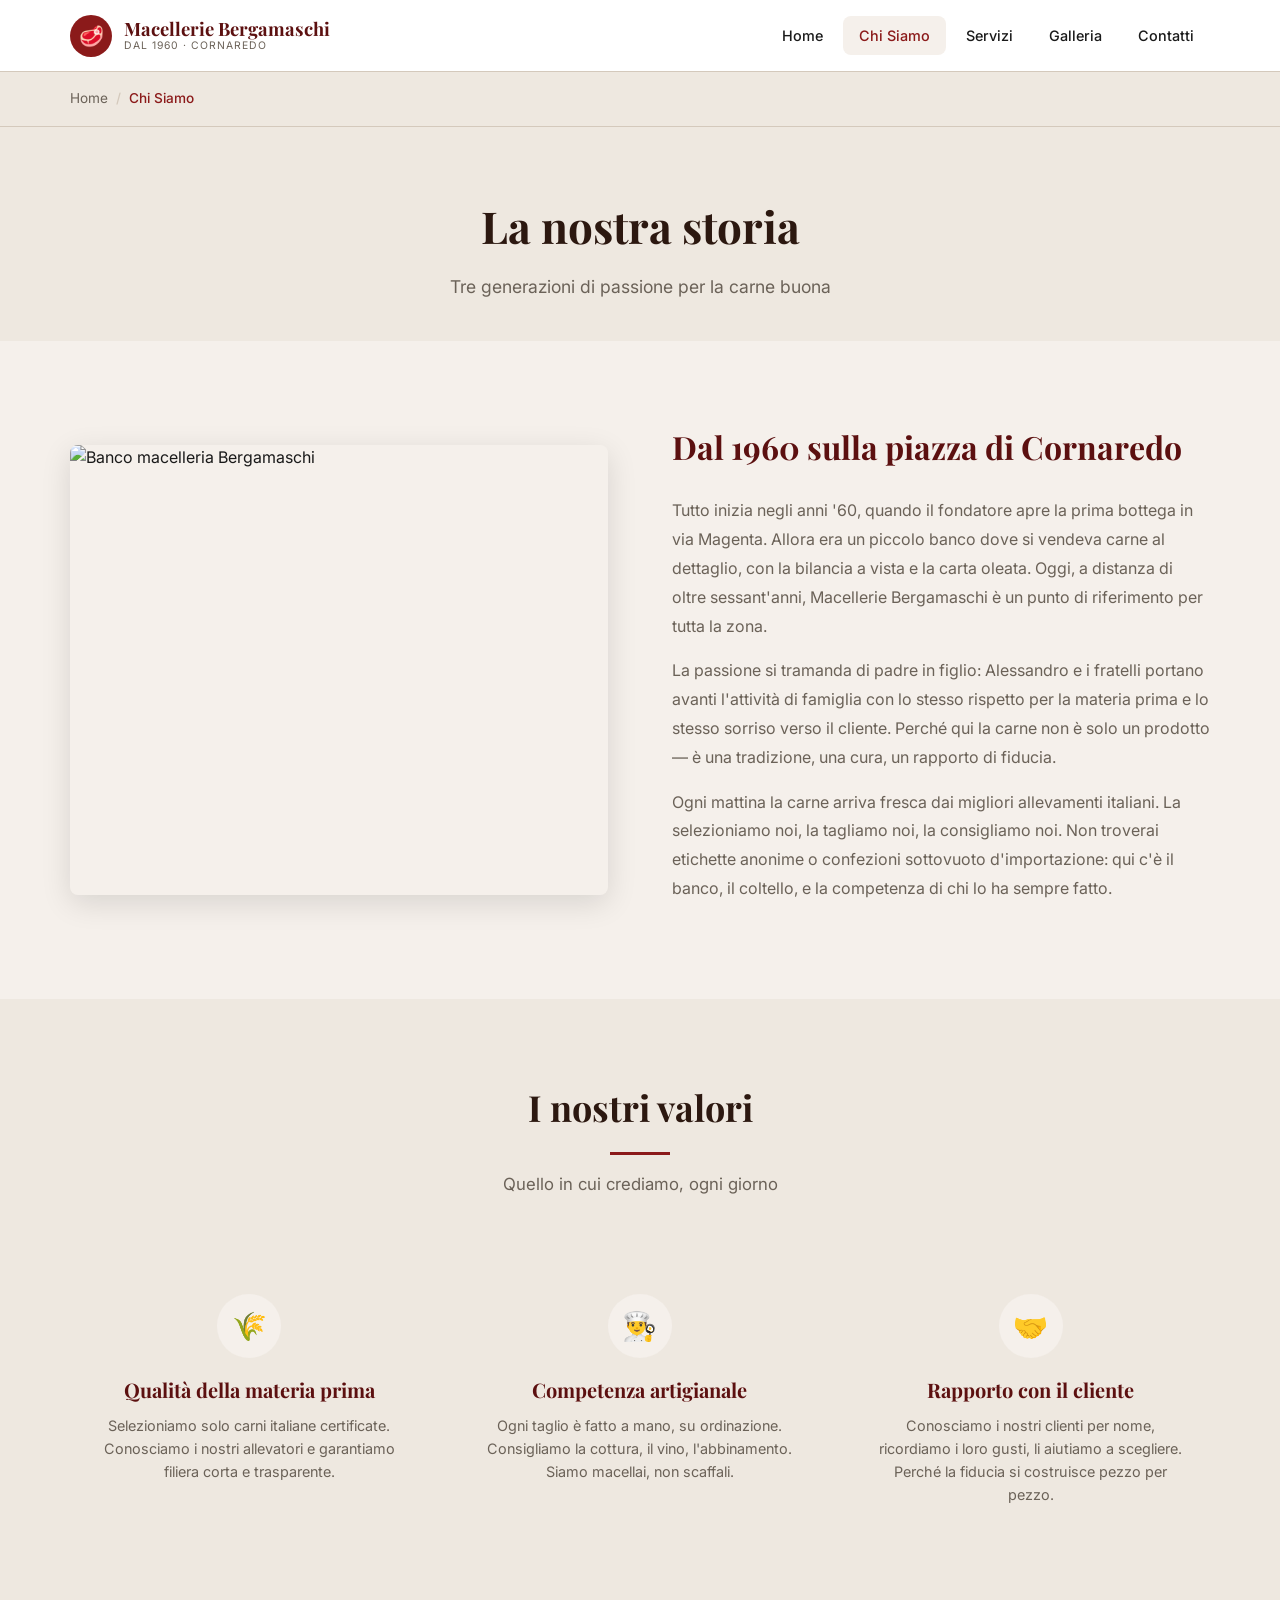
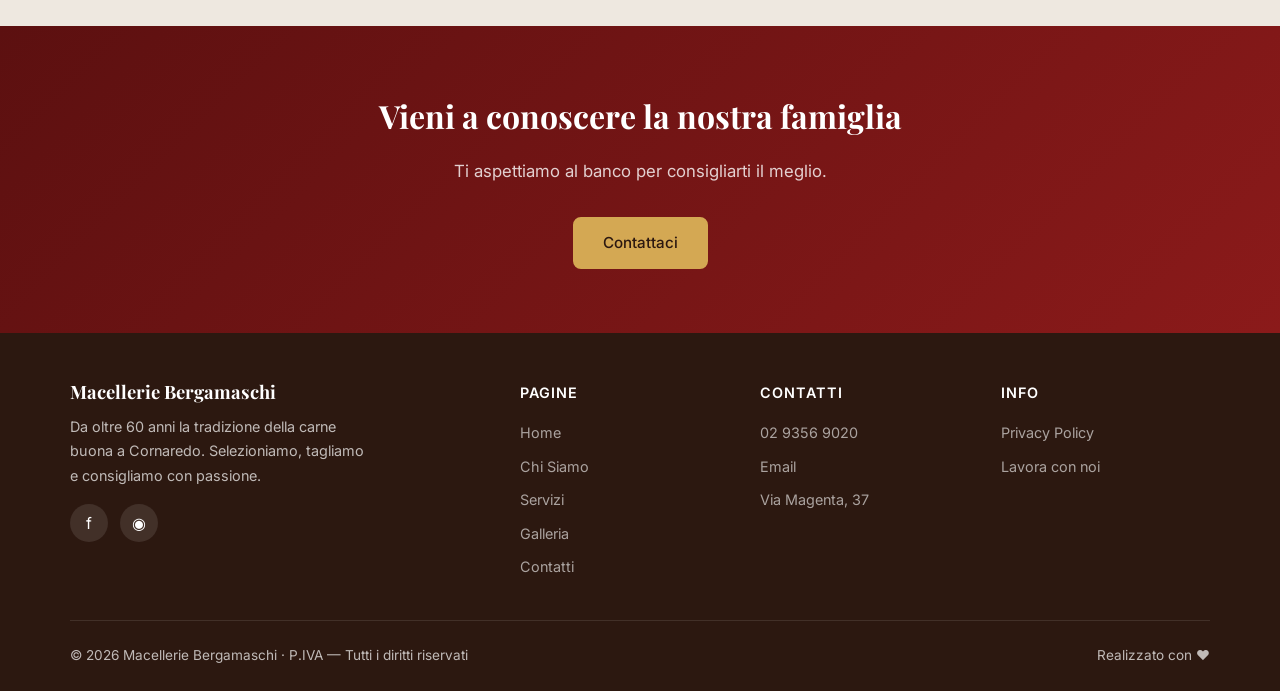
==== chi-siamo.html @ d14870f7 "Macelleria Bergamaschi - sito multipagina completo" ====
<!DOCTYPE html>
<html lang="it">
<head>
  <meta charset="UTF-8">
  <meta name="viewport" content="width=device-width, initial-scale=1.0">
  <title>Chi Siamo | Macellerie Bergamaschi — Cornaredo</title>
  <meta name="description" content="La storia della famiglia Bergamaschi: tre generazioni di macellai a Cornaredo. Tradizione, qualità e passione per la carne dal 1960.">
  <link rel="stylesheet" href="assets/css/style.css">
  <link rel="icon" href="data:image/svg+xml,<svg xmlns=%22http://www.w3.org/2000/svg%22 viewBox=%220 0 100 100%22><text y=%22.9em%22 font-size=%2290%22>🥩</text></svg>">
</head>
<body>
  <!-- Header -->
  <header class="header">
    <div class="container">
      <a href="index.html" class="logo">
        <div class="logo-icon">🥩</div>
        <div class="logo-text">
          Macellerie Bergamaschi
          <span>Dal 1960 · Cornaredo</span>
        </div>
      </a>
      <button class="menu-toggle" onclick="document.querySelector('.nav').classList.toggle('open')" aria-label="Menu">☰</button>
      <nav class="nav">
        <a href="index.html">Home</a>
        <a href="chi-siamo.html" class="active">Chi Siamo</a>
        <a href="servizi.html">Servizi</a>
        <a href="gallery.html">Galleria</a>
        <a href="contatti.html">Contatti</a>
      </nav>
    </div>
  </header>

  <!-- Breadcrumbs -->
  <div class="breadcrumbs">
    <div class="container">
      <ul>
        <li><a href="index.html">Home</a></li>
        <li>Chi Siamo</li>
      </ul>
    </div>
  </div>

  <!-- Page Header -->
  <section class="page-header">
    <div class="container">
      <h1>La nostra storia</h1>
      <p>Tre generazioni di passione per la carne buona</p>
    </div>
  </section>

  <!-- Story -->
  <section class="section">
    <div class="container">
      <div class="about-grid">
        <div class="about-image">
          <img src="https://images.unsplash.com/photo-1541188495358-ad2dc862262e?auto=format&fit=crop&w=800&q=80" alt="Banco macelleria Bergamaschi" loading="lazy">
        </div>
        <div class="about-content">
          <h2>Dal 1960 sulla piazza di Cornaredo</h2>
          <p>Tutto inizia negli anni '60, quando il fondatore apre la prima bottega in via Magenta. Allora era un piccolo banco dove si vendeva carne al dettaglio, con la bilancia a vista e la carta oleata. Oggi, a distanza di oltre sessant'anni, Macellerie Bergamaschi è un punto di riferimento per tutta la zona.</p>
          <p>La passione si tramanda di padre in figlio: Alessandro e i fratelli portano avanti l'attività di famiglia con lo stesso rispetto per la materia prima e lo stesso sorriso verso il cliente. Perché qui la carne non è solo un prodotto — è una tradizione, una cura, un rapporto di fiducia.</p>
          <p>Ogni mattina la carne arriva fresca dai migliori allevamenti italiani. La selezioniamo noi, la tagliamo noi, la consigliamo noi. Non troverai etichette anonime o confezioni sottovuoto d'importazione: qui c'è il banco, il coltello, e la competenza di chi lo ha sempre fatto.</p>
        </div>
      </div>
    </div>
  </section>

  <!-- Valori -->
  <section class="section section-alt">
    <div class="container">
      <div class="section-header">
        <h2 class="section-title">I nostri valori</h2>
        <p class="section-subtitle">Quello in cui crediamo, ogni giorno</p>
      </div>
      <div class="grid-3">
        <div class="icon-card">
          <div class="icon">🌾</div>
          <h3>Qualità della materia prima</h3>
          <p>Selezioniamo solo carni italiane certificate. Conosciamo i nostri allevatori e garantiamo filiera corta e trasparente.</p>
        </div>
        <div class="icon-card">
          <div class="icon">👨‍🍳</div>
          <h3>Competenza artigianale</h3>
          <p>Ogni taglio è fatto a mano, su ordinazione. Consigliamo la cottura, il vino, l'abbinamento. Siamo macellai, non scaffali.</p>
        </div>
        <div class="icon-card">
          <div class="icon">🤝</div>
          <h3>Rapporto con il cliente</h3>
          <p>Conosciamo i nostri clienti per nome, ricordiamo i loro gusti, li aiutiamo a scegliere. Perché la fiducia si costruisce pezzo per pezzo.</p>
        </div>
      </div>
    </div>
  </section>

  <!-- CTA -->
  <section class="cta-banner">
    <div class="container">
      <h2>Vieni a conoscere la nostra famiglia</h2>
      <p>Ti aspettiamo al banco per consigliarti il meglio.</p>
      <a href="contatti.html" class="btn btn-accent">Contattaci</a>
    </div>
  </section>

  <!-- Footer -->
  <footer class="footer">
    <div class="container">
      <div class="footer-grid">
        <div class="footer-brand">
          <div class="logo-text" style="color:#fff;">Macellerie Bergamaschi</div>
          <p>Da oltre 60 anni la tradizione della carne buona a Cornaredo. Selezioniamo, tagliamo e consigliamo con passione.</p>
          <div class="footer-social">
            <a href="https://www.facebook.com/macelleriabergamaschi" target="_blank" aria-label="Facebook">f</a>
            <a href="https://www.instagram.com/macelleria_flli_bergamaschi/" target="_blank" aria-label="Instagram">◉</a>
          </div>
        </div>
        <div>
          <h4>Pagine</h4>
          <ul class="footer-links">
            <li><a href="index.html">Home</a></li>
            <li><a href="chi-siamo.html">Chi Siamo</a></li>
            <li><a href="servizi.html">Servizi</a></li>
            <li><a href="gallery.html">Galleria</a></li>
            <li><a href="contatti.html">Contatti</a></li>
          </ul>
        </div>
        <div>
          <h4>Contatti</h4>
          <ul class="footer-links">
            <li><a href="tel:+390293569020">02 9356 9020</a></li>
            <li><a href="mailto:mac.bergamaschi@virgilio.it">Email</a></li>
            <li><a href="https://www.google.com/maps/dir/?api=1&destination=Via+Magenta+37+Cornaredo+MI" target="_blank">Via Magenta, 37</a></li>
          </ul>
        </div>
        <div>
          <h4>Info</h4>
          <ul class="footer-links">
            <li><a href="privacy.html">Privacy Policy</a></li>
            <li><a href="contatti.html">Lavora con noi</a></li>
          </ul>
        </div>
      </div>
      <div class="footer-bottom">
        <span>© 2026 Macellerie Bergamaschi · P.IVA — Tutti i diritti riservati</span>
        <span>Realizzato con ❤️</span>
      </div>
    </div>
  </footer>

  <script src="assets/js/main.js"></script>
</body>
</html>
---- assets/css/style.css ----
/* ============================================
   Macelleria Bergamaschi - Main Stylesheet
   ============================================ */

/* --- Fonts & Reset --- */
@import url('https://fonts.googleapis.com/css2?family=Playfair+Display:ital,wght@0,400;0,600;0,700;1,400&family=Inter:wght@300;400;500;600&display=swap');

:root {
  --clr-primary: #8B1A1A;
  --clr-primary-light: #B22222;
  --clr-primary-dark: #5C1010;
  --clr-accent: #D4A853;
  --clr-accent-light: #E8C97A;
  --clr-bg: #F5F0EB;
  --clr-bg-alt: #EEE8E0;
  --clr-bg-dark: #2C1810;
  --clr-text: #1A1A1A;
  --clr-text-light: #6B6258;
  --clr-white: #FFFFFF;
  --clr-border: #D4C9BC;
  
  --font-serif: 'Playfair Display', Georgia, 'Times New Roman', serif;
  --font-sans: 'Inter', -apple-system, BlinkMacSystemFont, 'Segoe UI', sans-serif;
  
  --shadow-sm: 0 1px 3px rgba(0,0,0,0.08);
  --shadow-md: 0 4px 12px rgba(0,0,0,0.1);
  --shadow-lg: 0 8px 30px rgba(0,0,0,0.12);
  
  --radius: 8px;
  --max-width: 1140px;
  --header-h: 72px;
}

*, *::before, *::after {
  margin: 0;
  padding: 0;
  box-sizing: border-box;
}

html {
  scroll-behavior: smooth;
  font-size: 16px;
}

body {
  font-family: var(--font-sans);
  color: var(--clr-text);
  background: var(--clr-bg);
  line-height: 1.6;
  -webkit-font-smoothing: antialiased;
}

img {
  max-width: 100%;
  height: auto;
  display: block;
}

a {
  color: var(--clr-primary);
  text-decoration: none;
  transition: color 0.2s;
}

a:hover {
  color: var(--clr-primary-light);
}

.container {
  width: 90%;
  max-width: var(--max-width);
  margin: 0 auto;
}

/* --- Buttons --- */
.btn {
  display: inline-flex;
  align-items: center;
  gap: 0.5rem;
  padding: 0.75rem 1.75rem;
  border-radius: var(--radius);
  font-family: var(--font-sans);
  font-weight: 500;
  font-size: 0.95rem;
  cursor: pointer;
  border: 2px solid transparent;
  transition: all 0.25s;
  text-decoration: none;
}

.btn-primary {
  background: var(--clr-primary);
  color: var(--clr-white);
  border-color: var(--clr-primary);
}

.btn-primary:hover {
  background: var(--clr-primary-dark);
  border-color: var(--clr-primary-dark);
  color: var(--clr-white);
}

.btn-outline {
  background: transparent;
  color: var(--clr-primary);
  border-color: var(--clr-primary);
}

.btn-outline:hover {
  background: var(--clr-primary);
  color: var(--clr-white);
}

.btn-accent {
  background: var(--clr-accent);
  color: var(--clr-bg-dark);
  border-color: var(--clr-accent);
}

.btn-accent:hover {
  background: var(--clr-accent-light);
  border-color: var(--clr-accent-light);
}

/* --- Header --- */
.header {
  position: fixed;
  top: 0;
  left: 0;
  right: 0;
  height: var(--header-h);
  background: var(--clr-white);
  border-bottom: 1px solid var(--clr-border);
  z-index: 1000;
  display: flex;
  align-items: center;
}

.header .container {
  display: flex;
  align-items: center;
  justify-content: space-between;
}

.logo {
  display: flex;
  align-items: center;
  gap: 0.75rem;
  text-decoration: none;
}

.logo-icon {
  width: 42px;
  height: 42px;
  background: var(--clr-primary);
  border-radius: 50%;
  display: flex;
  align-items: center;
  justify-content: center;
  font-size: 1.25rem;
  color: var(--clr-accent);
}

.logo-text {
  font-family: var(--font-serif);
  font-size: 1.15rem;
  font-weight: 700;
  color: var(--clr-primary-dark);
  line-height: 1.2;
}

.logo-text span {
  display: block;
  font-family: var(--font-sans);
  font-size: 0.65rem;
  font-weight: 400;
  color: var(--clr-text-light);
  letter-spacing: 1px;
  text-transform: uppercase;
}

/* --- Navigation --- */
.nav {
  display: flex;
  align-items: center;
  gap: 0.25rem;
}

.nav a {
  padding: 0.5rem 1rem;
  font-size: 0.9rem;
  font-weight: 500;
  color: var(--clr-text);
  border-radius: var(--radius);
  transition: all 0.2s;
}

.nav a:hover,
.nav a.active {
  background: var(--clr-bg);
  color: var(--clr-primary);
}

.menu-toggle {
  display: none;
  background: none;
  border: none;
  font-size: 1.5rem;
  color: var(--clr-text);
  cursor: pointer;
  padding: 0.5rem;
}

/* --- Hero --- */
.hero {
  margin-top: var(--header-h);
  min-height: 85vh;
  display: flex;
  align-items: center;
  position: relative;
  background: linear-gradient(135deg, var(--clr-bg-dark) 0%, #3D2317 100%);
  overflow: hidden;
}

.hero-bg {
  position: absolute;
  inset: 0;
  opacity: 0.2;
  background-size: cover;
  background-position: center;
  background-attachment: fixed;
}

.hero::after {
  content: '';
  position: absolute;
  inset: 0;
  background: linear-gradient(135deg, rgba(44,24,16,0.85) 0%, rgba(59,32,20,0.7) 100%);
}

.hero .container {
  position: relative;
  z-index: 2;
  padding: 4rem 0;
}

.hero-content {
  max-width: 650px;
}

.hero-badge {
  display: inline-block;
  padding: 0.4rem 1rem;
  background: var(--clr-accent);
  color: var(--clr-bg-dark);
  font-size: 0.8rem;
  font-weight: 600;
  border-radius: 50px;
  letter-spacing: 0.5px;
  margin-bottom: 1.5rem;
}

.hero-content h1 {
  font-family: var(--font-serif);
  font-size: 3.5rem;
  font-weight: 700;
  line-height: 1.1;
  color: var(--clr-white);
  margin-bottom: 1rem;
}

.hero-content h1 em {
  color: var(--clr-accent);
  font-style: italic;
}

.hero-content p {
  font-size: 1.15rem;
  color: rgba(255,255,255,0.8);
  line-height: 1.7;
  margin-bottom: 2rem;
  max-width: 520px;
}

.hero-actions {
  display: flex;
  gap: 1rem;
  flex-wrap: wrap;
}

/* --- Section shared --- */
.section {
  padding: 5rem 0;
}

.section-alt {
  background: var(--clr-bg-alt);
}

.section-title {
  font-family: var(--font-serif);
  font-size: 2.25rem;
  font-weight: 700;
  color: var(--clr-bg-dark);
  margin-bottom: 0.75rem;
}

.section-subtitle {
  font-size: 1.05rem;
  color: var(--clr-text-light);
  max-width: 600px;
  margin-bottom: 3rem;
}

.section-header {
  text-align: center;
  margin-bottom: 3.5rem;
}

.section-header .section-title::after {
  content: '';
  display: block;
  width: 60px;
  height: 3px;
  background: var(--clr-primary);
  margin: 1rem auto 0;
}

.section-header .section-subtitle {
  margin: 1rem auto 0;
}

/* --- Features / Cards --- */
.grid-3 {
  display: grid;
  grid-template-columns: repeat(3, 1fr);
  gap: 2rem;
}

.card {
  background: var(--clr-white);
  border-radius: var(--radius);
  overflow: hidden;
  box-shadow: var(--shadow-sm);
  transition: transform 0.3s, box-shadow 0.3s;
}

.card:hover {
  transform: translateY(-4px);
  box-shadow: var(--shadow-md);
}

.card-img {
  width: 100%;
  height: 220px;
  object-fit: cover;
}

.card-body {
  padding: 1.5rem;
}

.card-body h3 {
  font-family: var(--font-serif);
  font-size: 1.3rem;
  color: var(--clr-primary-dark);
  margin-bottom: 0.5rem;
}

.card-body p {
  font-size: 0.95rem;
  color: var(--clr-text-light);
  line-height: 1.6;
}

.icon-card {
  text-align: center;
  padding: 2.5rem 1.5rem;
}

.icon-card .icon {
  width: 64px;
  height: 64px;
  margin: 0 auto 1rem;
  background: var(--clr-bg);
  border-radius: 50%;
  display: flex;
  align-items: center;
  justify-content: center;
  font-size: 1.75rem;
}

.icon-card h3 {
  font-family: var(--font-serif);
  font-size: 1.25rem;
  color: var(--clr-primary-dark);
  margin-bottom: 0.5rem;
}

.icon-card p {
  font-size: 0.9rem;
  color: var(--clr-text-light);
}

/* --- About Page Specific --- */
.about-grid {
  display: grid;
  grid-template-columns: 1fr 1fr;
  gap: 4rem;
  align-items: center;
}

.about-image {
  border-radius: var(--radius);
  overflow: hidden;
  box-shadow: var(--shadow-lg);
}

.about-image img {
  width: 100%;
  height: 450px;
  object-fit: cover;
}

.about-content h2 {
  font-family: var(--font-serif);
  font-size: 2rem;
  color: var(--clr-primary-dark);
  margin-bottom: 1.5rem;
}

.about-content p {
  font-size: 1rem;
  color: var(--clr-text-light);
  line-height: 1.8;
  margin-bottom: 1rem;
}

.values-list {
  margin-top: 2rem;
  display: grid;
  gap: 1rem;
}

.value-item {
  display: flex;
  gap: 1rem;
  align-items: flex-start;
}

.value-icon {
  width: 36px;
  height: 36px;
  background: var(--clr-primary);
  border-radius: 50%;
  flex-shrink: 0;
  display: flex;
  align-items: center;
  justify-content: center;
  color: var(--clr-accent);
  font-size: 0.9rem;
}

.value-text h4 {
  font-size: 1rem;
  color: var(--clr-primary-dark);
  margin-bottom: 0.25rem;
}

.value-text p {
  font-size: 0.9rem;
  color: var(--clr-text-light);
  margin-bottom: 0;
}

/* --- Hours --- */
.hours-card {
  background: var(--clr-white);
  border-radius: var(--radius);
  padding: 2rem;
  box-shadow: var(--shadow-sm);
  max-width: 400px;
}

.hours-card h3 {
  font-family: var(--font-serif);
  color: var(--clr-primary-dark);
  margin-bottom: 1rem;
  padding-bottom: 0.75rem;
  border-bottom: 2px solid var(--clr-bg);
}

.hours-row {
  display: flex;
  justify-content: space-between;
  padding: 0.5rem 0;
  border-bottom: 1px solid var(--clr-bg);
  font-size: 0.95rem;
}

.hours-row:last-child {
  border-bottom: none;
}

.hours-day {
  font-weight: 500;
  color: var(--clr-text);
}

.hours-time {
  color: var(--clr-text-light);
}

.hours-closed .hours-time {
  color: var(--clr-primary);
  font-weight: 600;
}

.hours-note {
  margin-top: 1rem;
  font-size: 0.85rem;
  color: var(--clr-text-light);
  font-style: italic;
}

/* --- Contact Info --- */
.contact-grid {
  display: grid;
  grid-template-columns: 1fr 1fr;
  gap: 2rem;
}

.contact-details {
  display: grid;
  gap: 1.5rem;
}

.contact-item {
  display: flex;
  gap: 1rem;
  align-items: flex-start;
}

.contact-item .icon {
  width: 44px;
  height: 44px;
  background: var(--clr-primary);
  border-radius: 50%;
  flex-shrink: 0;
  display: flex;
  align-items: center;
  justify-content: center;
  color: var(--clr-white);
  font-size: 1.1rem;
}

.contact-item h4 {
  font-size: 0.85rem;
  font-weight: 600;
  color: var(--clr-text-light);
  text-transform: uppercase;
  letter-spacing: 0.5px;
  margin-bottom: 0.25rem;
}

.contact-item p {
  font-size: 1rem;
  color: var(--clr-text);
}

.contact-item a {
  color: var(--clr-primary);
  font-weight: 500;
}

.map-container {
  border-radius: var(--radius);
  overflow: hidden;
  box-shadow: var(--shadow-sm);
  height: 100%;
  min-height: 300px;
}

.map-container iframe {
  width: 100%;
  height: 100%;
  min-height: 350px;
  border: none;
}

/* --- Gallery --- */
.gallery-grid {
  display: grid;
  grid-template-columns: repeat(3, 1fr);
  gap: 1rem;
}

.gallery-item {
  border-radius: var(--radius);
  overflow: hidden;
  position: relative;
  cursor: pointer;
  aspect-ratio: 4/3;
}

.gallery-item img {
  width: 100%;
  height: 100%;
  object-fit: cover;
  transition: transform 0.4s;
}

.gallery-item:hover img {
  transform: scale(1.05);
}

.gallery-item .overlay {
  position: absolute;
  inset: 0;
  background: rgba(44,24,16,0.5);
  opacity: 0;
  transition: opacity 0.3s;
  display: flex;
  align-items: center;
  justify-content: center;
  color: var(--clr-white);
  font-size: 0.9rem;
  font-weight: 500;
}

.gallery-item:hover .overlay {
  opacity: 1;
}

.gallery-featured {
  grid-column: span 2;
  grid-row: span 2;
}

/* --- Services Page --- */
.service-detail {
  display: grid;
  grid-template-columns: 1fr 1fr;
  gap: 3rem;
  align-items: center;
  margin-bottom: 4rem;
}

.service-detail:last-child {
  margin-bottom: 0;
}

.service-detail.reverse {
  direction: rtl;
}

.service-detail.reverse .service-text {
  direction: ltr;
}

.service-image {
  border-radius: var(--radius);
  overflow: hidden;
  box-shadow: var(--shadow-md);
}

.service-image img {
  width: 100%;
  height: 350px;
  object-fit: cover;
}

.service-text h3 {
  font-family: var(--font-serif);
  font-size: 1.75rem;
  color: var(--clr-primary-dark);
  margin-bottom: 1rem;
}

.service-text p {
  font-size: 1rem;
  color: var(--clr-text-light);
  line-height: 1.8;
  margin-bottom: 1rem;
}

.service-text ul {
  list-style: none;
  display: grid;
  gap: 0.75rem;
}

.service-text ul li {
  display: flex;
  align-items: center;
  gap: 0.75rem;
  font-size: 0.95rem;
  color: var(--clr-text);
}

.service-text ul li::before {
  content: '✓';
  display: flex;
  align-items: center;
  justify-content: center;
  width: 24px;
  height: 24px;
  background: var(--clr-primary);
  color: var(--clr-white);
  border-radius: 50%;
  font-size: 0.75rem;
  flex-shrink: 0;
}

/* --- CTA Banner --- */
.cta-banner {
  background: linear-gradient(135deg, var(--clr-primary-dark) 0%, var(--clr-primary) 100%);
  padding: 4rem 0;
  text-align: center;
}

.cta-banner h2 {
  font-family: var(--font-serif);
  font-size: 2rem;
  color: var(--clr-white);
  margin-bottom: 1rem;
}

.cta-banner p {
  color: rgba(255,255,255,0.8);
  font-size: 1.05rem;
  margin-bottom: 2rem;
  max-width: 500px;
  margin-left: auto;
  margin-right: auto;
}

/* --- Footer --- */
.footer {
  background: var(--clr-bg-dark);
  color: rgba(255,255,255,0.7);
  padding: 3rem 0 1.5rem;
}

.footer-grid {
  display: grid;
  grid-template-columns: 2fr 1fr 1fr 1fr;
  gap: 2rem;
  margin-bottom: 2rem;
}

.footer-brand .logo-text {
  color: var(--clr-white);
  margin-bottom: 0.75rem;
}

.footer-brand p {
  font-size: 0.9rem;
  line-height: 1.7;
  max-width: 300px;
}

.footer h4 {
  color: var(--clr-white);
  font-size: 0.9rem;
  font-weight: 600;
  text-transform: uppercase;
  letter-spacing: 1px;
  margin-bottom: 1rem;
}

.footer-links {
  list-style: none;
}

.footer-links li {
  margin-bottom: 0.5rem;
}

.footer-links a {
  color: rgba(255,255,255,0.6);
  font-size: 0.9rem;
  transition: color 0.2s;
}

.footer-links a:hover {
  color: var(--clr-accent);
}

.footer-social {
  display: flex;
  gap: 0.75rem;
  margin-top: 1rem;
}

.footer-social a {
  width: 38px;
  height: 38px;
  border-radius: 50%;
  background: rgba(255,255,255,0.1);
  display: flex;
  align-items: center;
  justify-content: center;
  color: var(--clr-white);
  text-decoration: none;
  transition: background 0.2s;
}

.footer-social a:hover {
  background: var(--clr-primary);
}

.footer-bottom {
  border-top: 1px solid rgba(255,255,255,0.1);
  padding-top: 1.5rem;
  display: flex;
  justify-content: space-between;
  align-items: center;
  font-size: 0.85rem;
}

.footer-bottom a {
  color: rgba(255,255,255,0.5);
}

.footer-bottom a:hover {
  color: var(--clr-accent);
}

/* --- Breadcrumbs --- */
.breadcrumbs {
  background: var(--clr-bg-alt);
  padding: 1rem 0;
  margin-top: var(--header-h);
  border-bottom: 1px solid var(--clr-border);
}

.breadcrumbs ul {
  list-style: none;
  display: flex;
  gap: 0.5rem;
  font-size: 0.85rem;
}

.breadcrumbs ul li {
  color: var(--clr-text-light);
}

.breadcrumbs ul li + li::before {
  content: '/';
  margin-right: 0.5rem;
  color: var(--clr-border);
}

.breadcrumbs ul li:last-child {
  color: var(--clr-primary);
  font-weight: 500;
}

.breadcrumbs a {
  color: var(--clr-text-light);
}

.breadcrumbs a:hover {
  color: var(--clr-primary);
}

/* --- Page Header --- */
.page-header {
  padding: 4rem 0 2.5rem;
  background: var(--clr-bg-alt);
  text-align: center;
}

.page-header h1 {
  font-family: var(--font-serif);
  font-size: 2.75rem;
  color: var(--clr-bg-dark);
  margin-bottom: 0.75rem;
}

.page-header p {
  color: var(--clr-text-light);
  font-size: 1.1rem;
  max-width: 500px;
  margin: 0 auto;
}

/* --- Privacy Page --- */
.privacy-content {
  max-width: 800px;
  margin: 0 auto;
}

.privacy-content h2 {
  font-family: var(--font-serif);
  font-size: 1.5rem;
  color: var(--clr-primary-dark);
  margin: 2rem 0 1rem;
}

.privacy-content p {
  font-size: 0.95rem;
  color: var(--clr-text-light);
  line-height: 1.7;
  margin-bottom: 1rem;
}

/* --- Responsive --- */
@media (max-width: 968px) {
  .grid-3,
  .gallery-grid {
    grid-template-columns: repeat(2, 1fr);
  }
  
  .about-grid,
  .contact-grid,
  .service-detail {
    grid-template-columns: 1fr;
    gap: 2rem;
  }
  
  .service-detail.reverse {
    direction: ltr;
  }
  
  .footer-grid {
    grid-template-columns: 1fr 1fr;
  }
  
  .hero-content h1 {
    font-size: 2.75rem;
  }

  .gallery-featured {
    grid-column: span 1;
    grid-row: span 1;
  }
}

@media (max-width: 768px) {
  .nav {
    display: none;
    position: absolute;
    top: var(--header-h);
    left: 0;
    right: 0;
    background: var(--clr-white);
    flex-direction: column;
    padding: 1rem;
    border-bottom: 1px solid var(--clr-border);
    box-shadow: var(--shadow-md);
  }
  
  .nav.open {
    display: flex;
  }
  
  .nav a {
    width: 100%;
    padding: 0.75rem 1rem;
  }
  
  .menu-toggle {
    display: block;
  }
  
  .hero {
    min-height: 70vh;
  }
  
  .hero-content h1 {
    font-size: 2.25rem;
  }
  
  .hero-content p {
    font-size: 1rem;
  }
  
  .section {
    padding: 3rem 0;
  }
  
  .section-title {
    font-size: 1.75rem;
  }
  
  .grid-3,
  .gallery-grid {
    grid-template-columns: 1fr;
  }
  
  .footer-grid {
    grid-template-columns: 1fr;
  }
  
  .footer-bottom {
    flex-direction: column;
    gap: 0.5rem;
    text-align: center;
  }

  .page-header h1 {
    font-size: 2rem;
  }
  
  .service-image img {
    height: 250px;
  }
}

@media (max-width: 480px) {
  .hero-content h1 {
    font-size: 1.75rem;
  }
  
  .hero-actions {
    flex-direction: column;
  }
  
  .btn {
    width: 100%;
    justify-content: center;
  }
  
  .hours-card {
    max-width: 100%;
  }
}
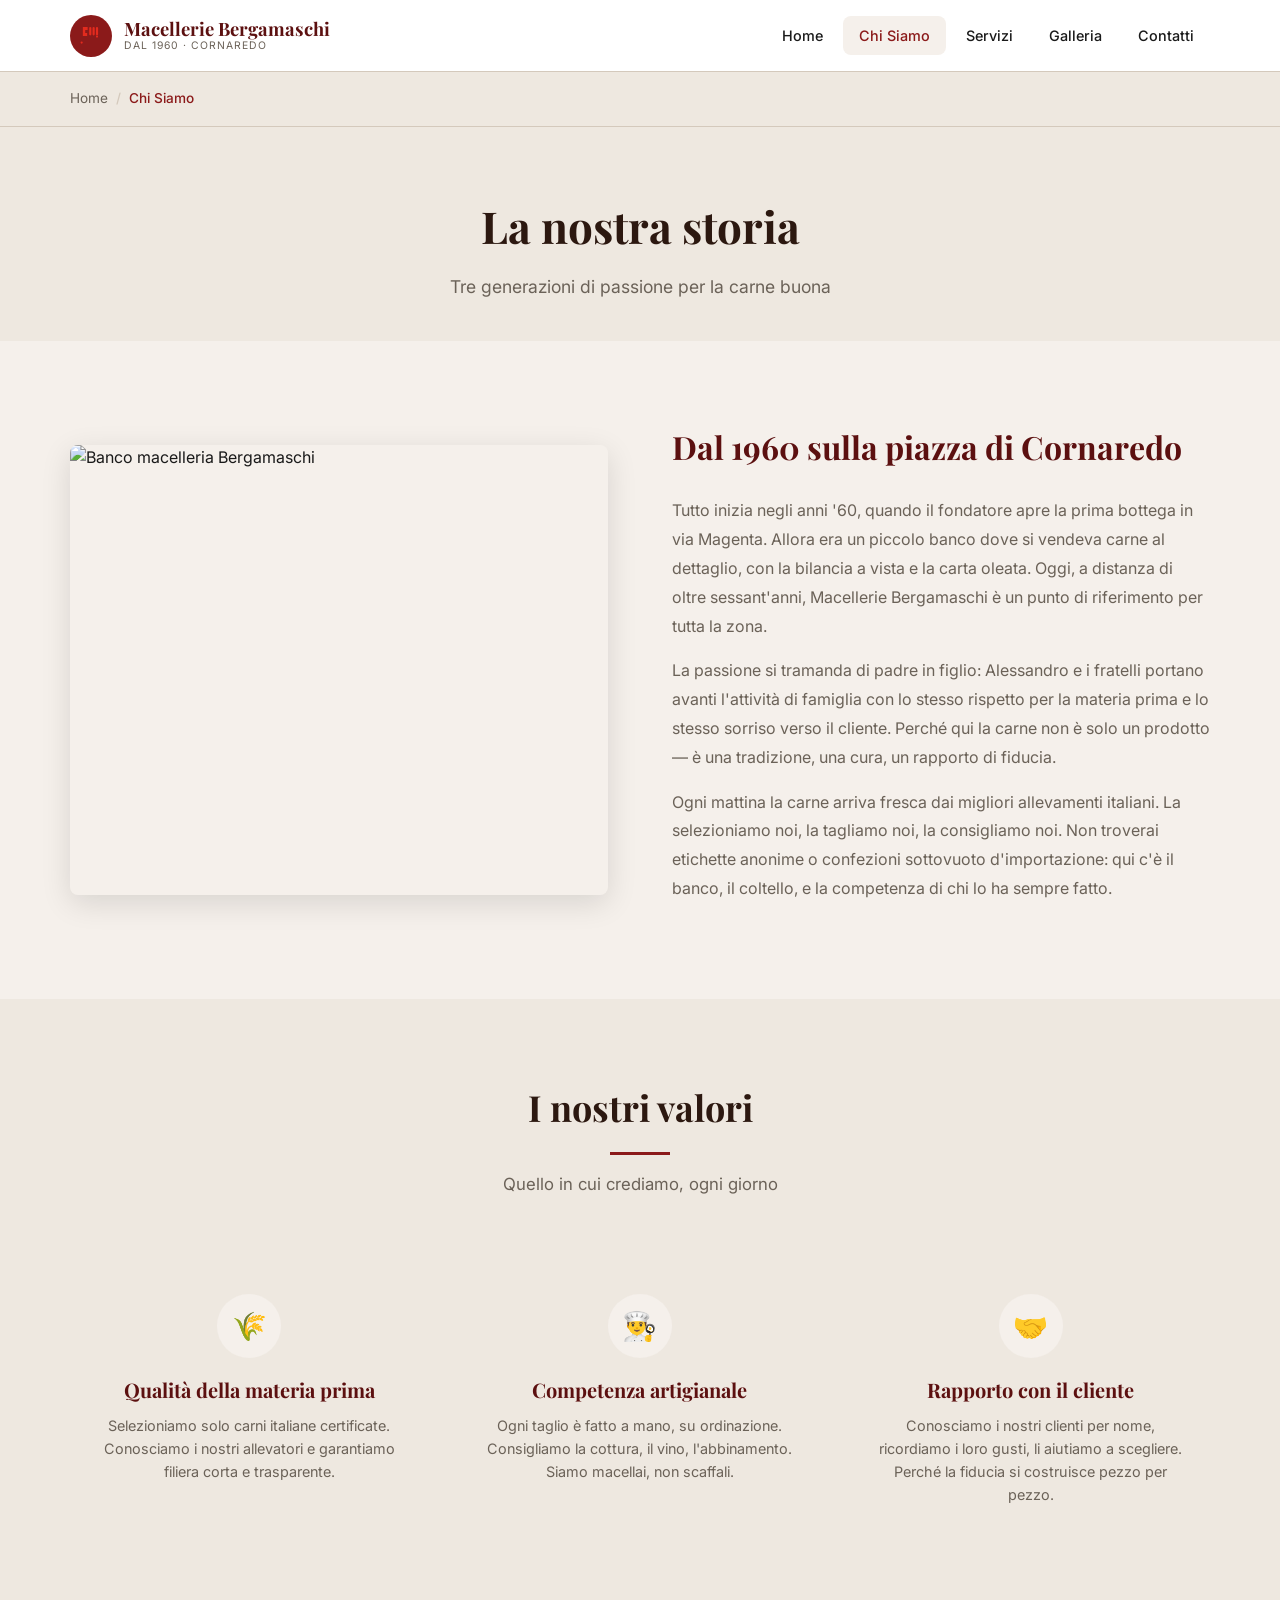
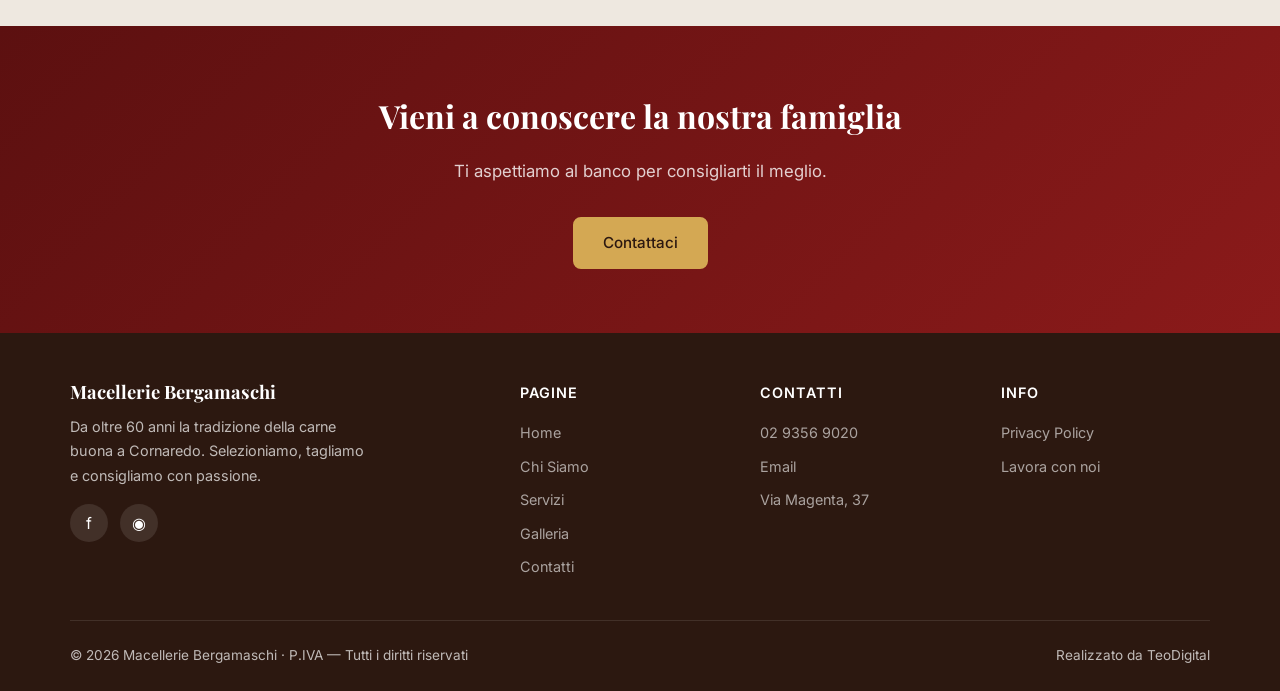
==== commit 09ef4333: "Rifacimento sito Premium - Macelleria Bergamaschi - Nuova one-page Premium (index.html) con stile CO" ====
--- a/chi-siamo.html
+++ b/chi-siamo.html
@@ -13,7 +13,16 @@
   <header class="header">
     <div class="container">
       <a href="index.html" class="logo">
-        <div class="logo-icon">🥩</div>
+        <div class="logo-icon">
+          <svg width="24" height="24" viewBox="0 0 200 200" xmlns="http://www.w3.org/2000/svg" aria-hidden="true">
+            <path d="M32 25 H72 V50 H52 V75 H68 V100 H32 Z" fill="#E32B1E" rx="4"/>
+            <circle cx="22" cy="155" r="9" fill="#E32B1E"/>
+            <rect x="85" y="25" width="18" height="70" rx="9" fill="#E32B1E"/>
+            <rect x="113" y="25" width="18" height="70" rx="9" fill="#E32B1E"/>
+            <rect x="141" y="25" width="18" height="70" rx="9" fill="#E32B1E"/>
+            <circle cx="150" cy="105" r="9" fill="#E32B1E"/>
+          </svg>
+        </div>
         <div class="logo-text">
           Macellerie Bergamaschi
           <span>Dal 1960 · Cornaredo</span>
@@ -110,7 +119,7 @@
           <p>Da oltre 60 anni la tradizione della carne buona a Cornaredo. Selezioniamo, tagliamo e consigliamo con passione.</p>
           <div class="footer-social">
             <a href="https://www.facebook.com/macelleriabergamaschi" target="_blank" aria-label="Facebook">f</a>
-            <a href="https://www.instagram.com/macelleria_flli_bergamaschi/" target="_blank" aria-label="Instagram">◉</a>
+            <a href="https://www.instagram.com/explore/locations/366139973469174/macelleria-bergamaschi-flli-san-pietro-allolmo-cornaredo/" target="_blank" class="ig-link" aria-label="Instagram">◉</a>
           </div>
         </div>
         <div>
@@ -141,7 +150,7 @@
       </div>
       <div class="footer-bottom">
         <span>© 2026 Macellerie Bergamaschi · P.IVA — Tutti i diritti riservati</span>
-        <span>Realizzato con ❤️</span>
+        <span>Realizzato da TeoDigital</span>
       </div>
     </div>
   </footer>
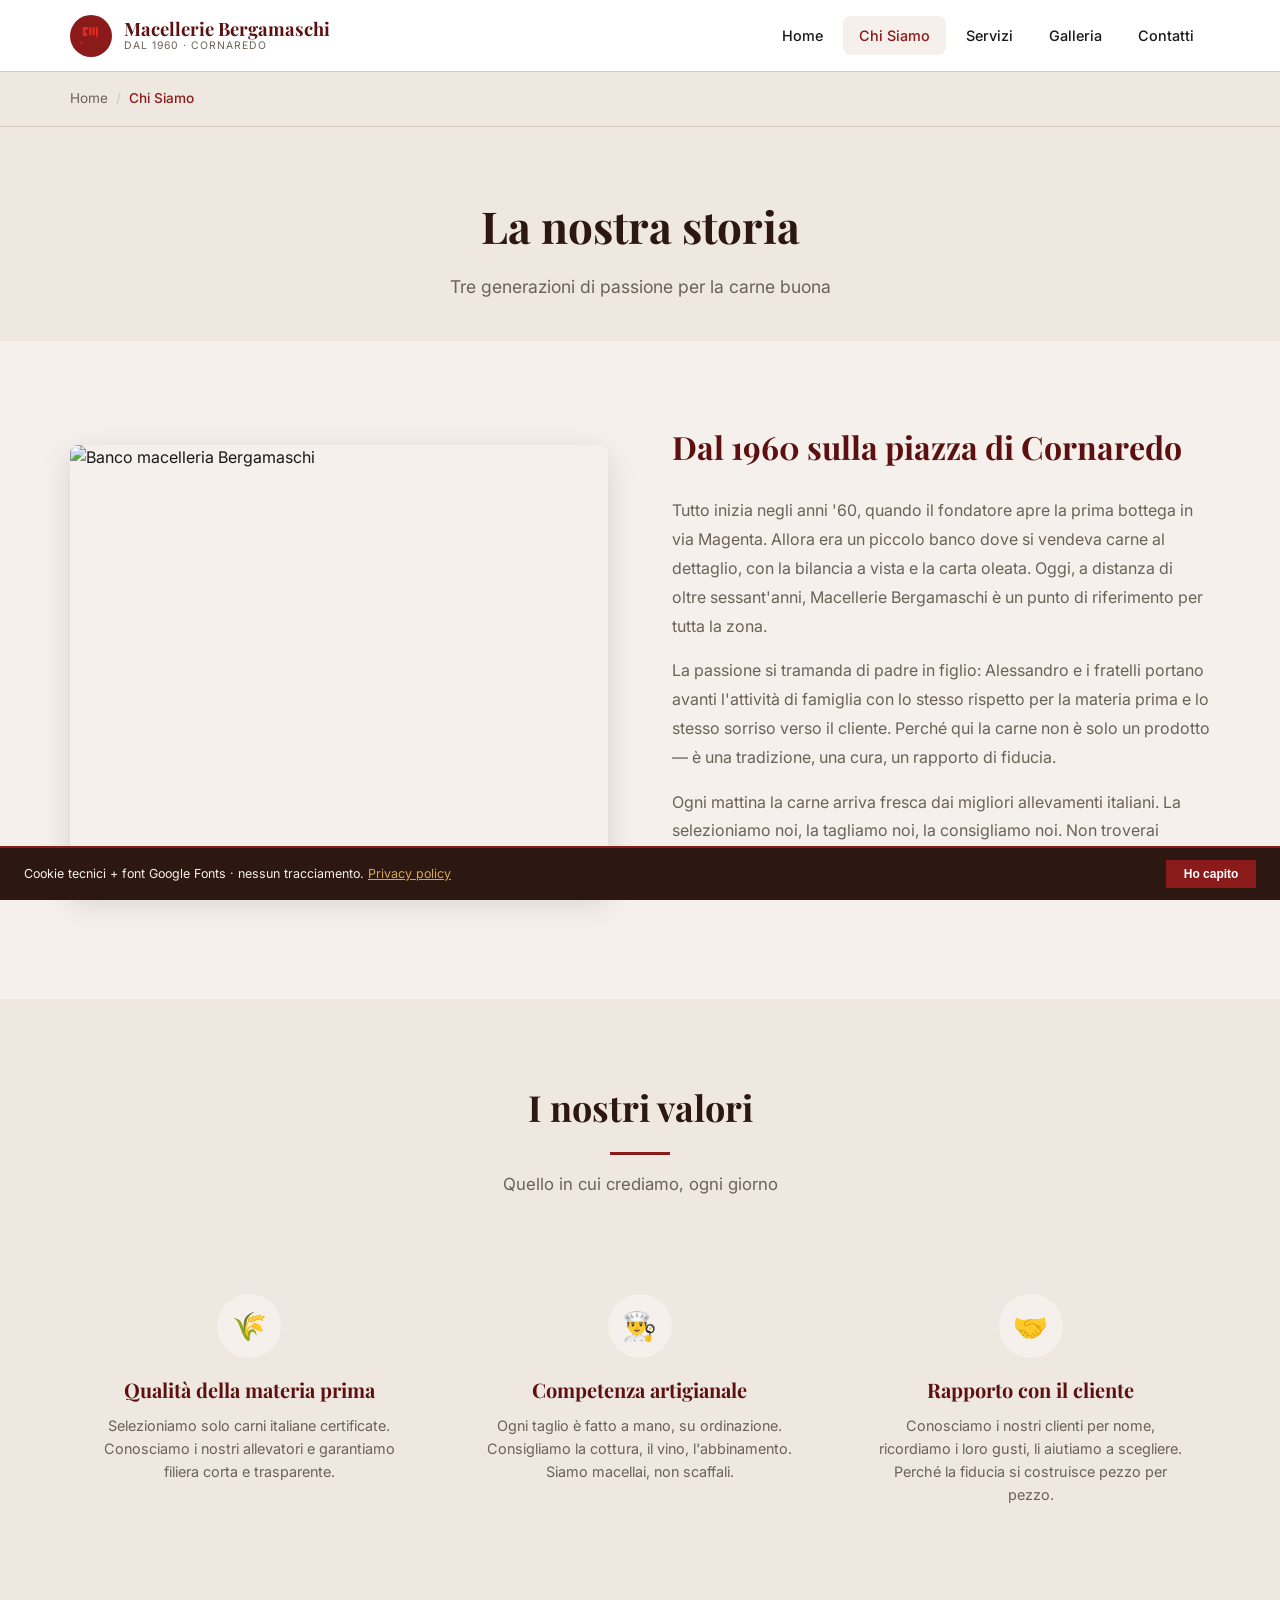
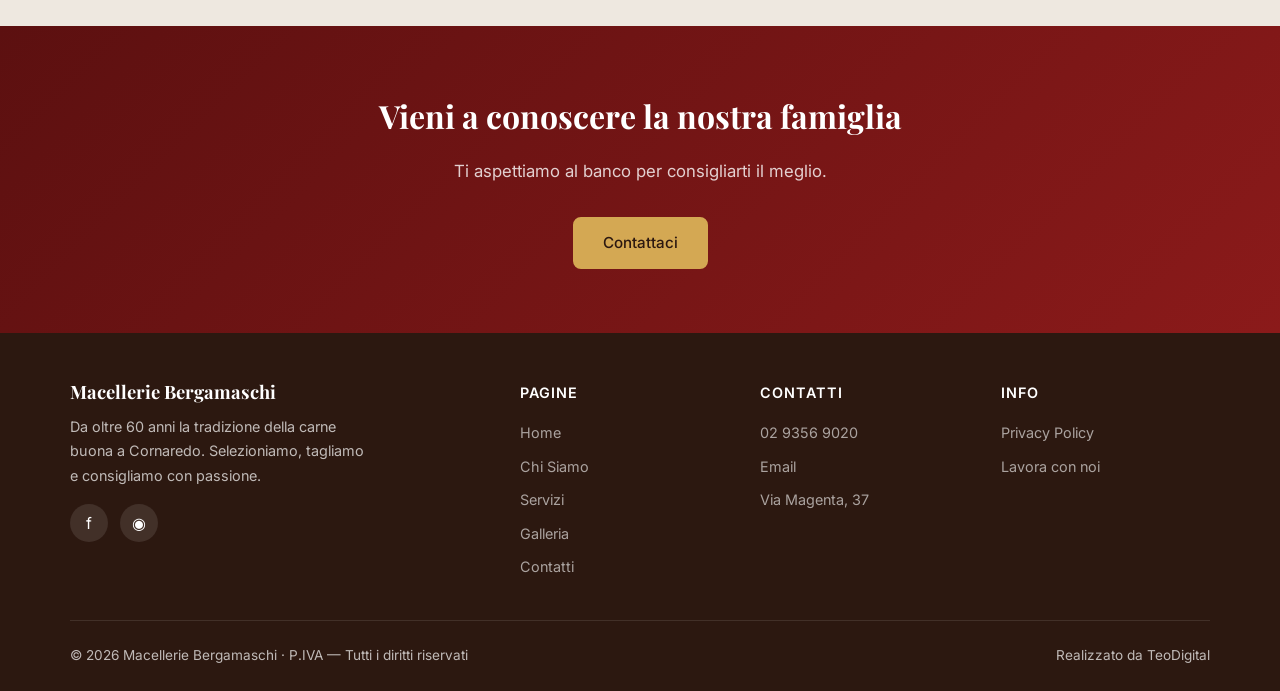
==== commit ca0df395: "feat(privacy): add cookie notice banner to all pages + update privacy.html cookie section (Google Fo" ====
--- a/chi-siamo.html
+++ b/chi-siamo.html
@@ -156,5 +156,12 @@
   </footer>
 
   <script src="assets/js/main.js"></script>
+
+<!-- Cookie notice -->
+<div id="cn" style="display:none;position:fixed;bottom:0;left:0;right:0;background:#2c1810;color:#f5f0eb;padding:.75rem 1.5rem;align-items:center;justify-content:space-between;z-index:9999;font-size:.78rem;gap:1rem;border-top:2px solid #8b1a1a;">
+  <span>Cookie tecnici + font Google Fonts &middot; nessun tracciamento. <a href="privacy.html" style="color:#d4a853;text-decoration:underline;">Privacy policy</a></span>
+  <button onclick="document.getElementById('cn').style.display='none';localStorage.setItem('cn','1')" style="background:#8b1a1a;color:#fff;border:none;padding:.45rem 1.1rem;cursor:pointer;font-size:.75rem;font-weight:600;white-space:nowrap;flex-shrink:0;">Ho capito</button>
+</div>
+<script>if(!localStorage.getItem('cn'))document.getElementById('cn').style.display='flex';</script>
 </body>
 </html>
